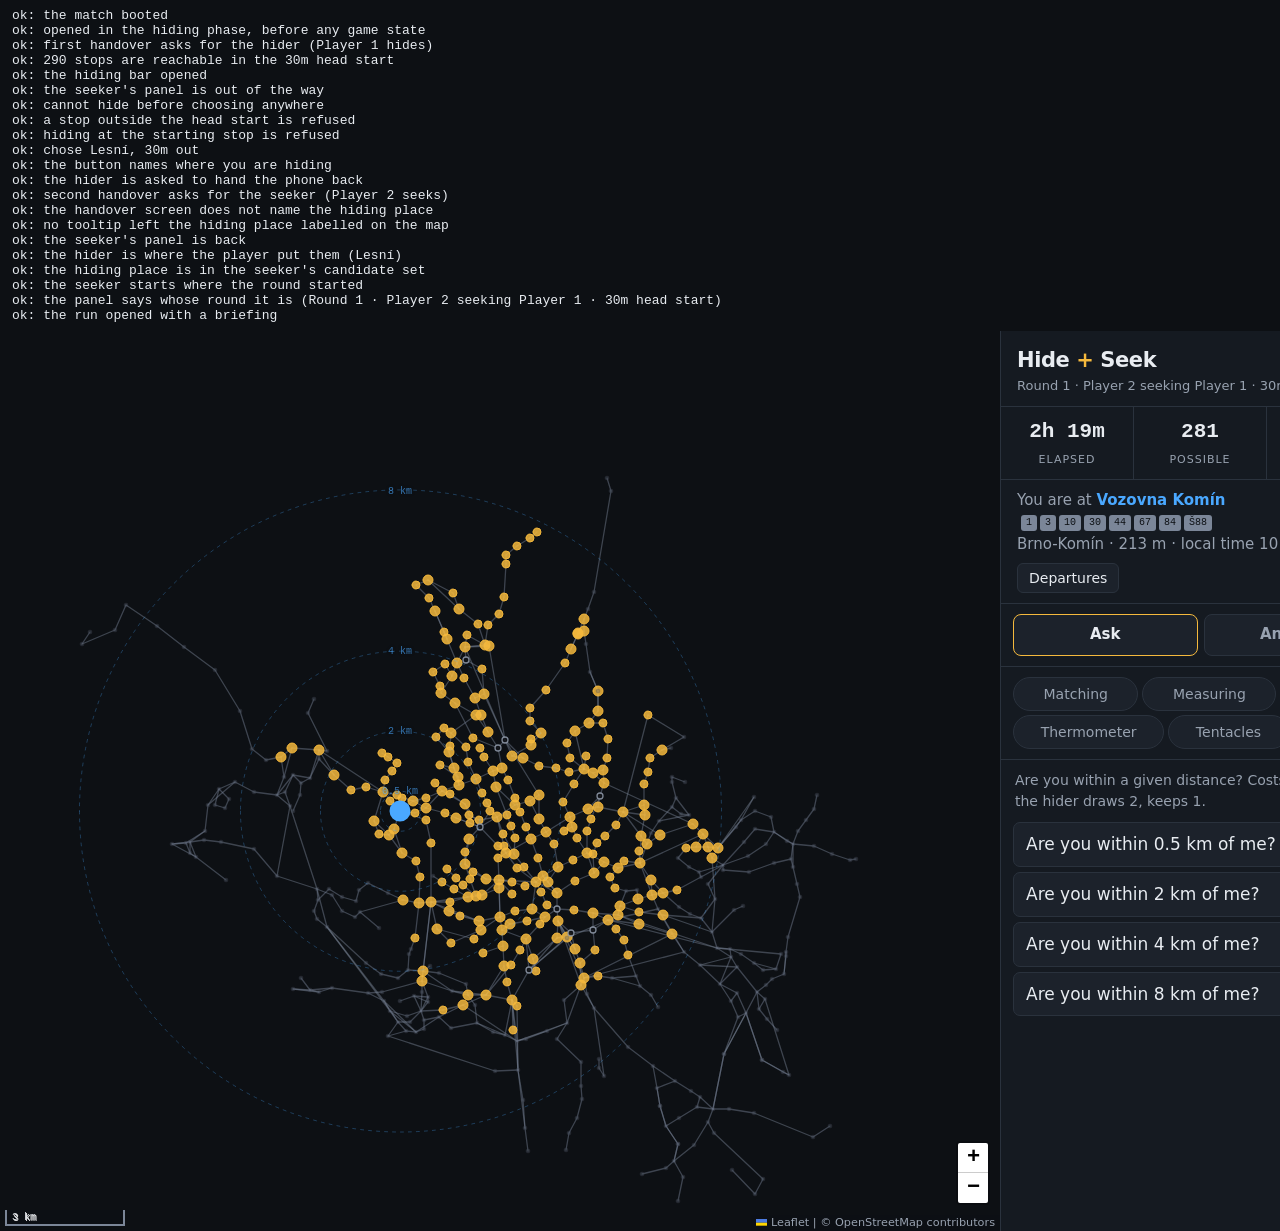
==== tools/2ptest.html @ 288f5b84 "Hide + Seek: the browser game, ready to install on a phone Adds the two things that were missing for" ====
<!doctype html>
<html lang="en">
<head><meta charset="utf-8"><title>2ptest</title>
<style>body{margin:0;background:#0d1014;color:#e8ecf1;font:13px system-ui}
iframe{width:1400px;height:900px;border:0;display:block}
#out{padding:8px 12px;white-space:pre-wrap;font-family:monospace}</style>
</head>
<body>
<div id="out">driving…</div>
<iframe id="f"></iframe>
<script>
// Drives a whole pass-and-play match through the real screens: the handover,
// the hiding phase, the run, the standings, and the handover into round two.
//
// The things worth asserting are the ones that make it a *match* rather than
// two unrelated runs: that the hider ends up where the person put them, that
// the seeker is told nothing they should not be, and that round two starts
// where round one ended.
const out = document.getElementById("out");
const lines = [];
const log = (s) => { lines.push(s); out.textContent = lines.join("\n"); console.log(s); };
let bad = 0;
const check = (cond, what) => { if (!cond) { bad++; log("FAIL: " + what); } else log("ok: " + what); };
const sleep = (ms) => new Promise((r) => setTimeout(r, ms));
const waitFor = async (fn, tries = 80) => {
  for (let i = 0; i < tries; i++) { if (fn()) return true; await sleep(100); }
  return false;
};

/** Curses that open a minigame block everything until they are cleared. */
async function clearChallenges(w, ui, state) {
  let guard = 0;
  const letters = "etaoinshrdlcumwfgypbvkjxqz";
  while (state.challenge && guard++ < 400) {
    const c = state.challenge;
    if (c.type === "hangman") w.__debug.challengeStep(state, letters[guard % 26]);
    else if (c.type === "tumble") w.__debug.challengeStep(state, null);
    else if (c.type === "labyrinth") {
      // Any legal step will do here; the point is only to get out.
      const { w: mw, cells } = c.maze;
      const dirs = [["N", 1], ["E", 2], ["S", 4], ["W", 8]].filter(([, bit]) => cells[c.at] & bit);
      w.__debug.challengeStep(state, dirs[guard % dirs.length][0]);
    } else break;
  }
  ui.refresh();
  await sleep(20);
}

/** Play a round out to the find, through the real travel handler so the
 *  match records the result the way a player's clicks would. */
async function playToTheEnd(w, d) {
  const { state, ui } = w.__debug;
  for (let i = 0; i < 400 && state.status === "playing"; i++) {
    if (state.challenge) { await clearChallenges(w, ui, state); continue; }
    const forced = state.effects.forcedReturn ?? state.effects.mustVisit;
    const goal = forced != null ? forced : (state.candidates[0] ?? state.world.stations[0]).id;
    const next = w.__debug.nextHop(state, goal) ?? goal;
    if (next === state.seekerId && goal !== state.seekerId) break;
    ui.on.travel(state.world.byId.get(next));
    await sleep(0);
  }
  return state;
}

const f = document.getElementById("f");
const MAP = new URLSearchParams(location.search).get("map") || "brno";
f.src = `../index.html?map=${MAP}&seed=11&players=2&go=1`;
f.addEventListener("load", async () => {
  const w = f.contentWindow, d = f.contentDocument;
  const $ = (id) => d.getElementById(id);

  await waitFor(() => w.__debug && !$("handoff").hidden);
  check(!!w.__debug, "the match booted");
  if (!w.__debug) return done();
  w.onerror = (m) => { bad++; log("FAIL: uncaught in game — " + m); };

  // ---- round one: the handover to the hider ----------------------------
  check(w.__debug.phase === "hiding", "opened in the hiding phase, before any game state");
  check(/Player 1 hides/.test($("hotitle").textContent),
        `first handover asks for the hider (${$("hotitle").textContent})`);
  const range = w.__debug.range, start = w.__debug.start;
  check(range.stops.length >= 25,
        `${range.stops.length} stops are reachable in the ${range.minutes}m head start`);
  $("hobtn").click();
  await sleep(120);

  // ---- the hiding phase -------------------------------------------------
  check(!$("hidebar").hidden, "the hiding bar opened");
  check($("app").classList.contains("hiding"), "the seeker's panel is out of the way");
  check($("hbgo").disabled, "cannot hide before choosing anywhere");

  // Somewhere out of reach must be refused rather than silently ignored.
  const far = state_far(w, range);
  if (far) {
    w.__debug.gmap.markers.get(far.id).fire("click");
    await sleep(40);
    check($("hbgo").disabled && /too far/.test($("hbtitle").textContent),
          "a stop outside the head start is refused");
  } else {
    log("ok: the whole map is inside the window, nothing to refuse");
  }

  // The start itself is not a hiding place.
  w.__debug.gmap.markers.get(start.id).fire("click");
  await sleep(40);
  check($("hbgo").disabled, "hiding at the starting stop is refused");

  // Now hide somewhere real: the stop deepest into the head start, which is
  // also the one a person is most likely to want.
  const pick = range.stops.slice().sort(
    (a, b) => range.reach.minutes[b.id] - range.reach.minutes[a.id])[0];
  w.__debug.gmap.markers.get(pick.id).fire("click");
  await sleep(40);
  check(!$("hbgo").disabled, `chose ${pick.name}, ${Math.round(range.reach.minutes[pick.id])}m out`);
  check($("hbgo").textContent.includes(pick.name), "the button names where you are hiding");
  $("hbgo").click();
  // Long enough for Leaflet's 200ms tooltip fade to finish removing the
  // element, or the leak check below reads one that is already on its way out.
  await sleep(400);

  // ---- the handover back ------------------------------------------------
  check(!$("handoff").hidden, "the hider is asked to hand the phone back");
  check(/Player 2 seeks/.test($("hotitle").textContent),
        `second handover asks for the seeker (${$("hotitle").textContent})`);
  check(!$("hotext").textContent.includes(pick.name),
        "the handover screen does not name the hiding place");
  // Leaflet opens a tooltip on click, and on a touch screen nothing closes it
  // again -- so the stop the hider tapped would still be labelled on the map
  // the seeker is handed.
  check([...d.querySelectorAll(".leaflet-tooltip")].every((t) => !t.textContent.includes(pick.name)),
        "no tooltip left the hiding place labelled on the map");
  check($("app").classList.contains("hiding") === false, "the seeker's panel is back");
  $("hobtn").click();
  await waitFor(() => w.__debug.phase === "seeking");

  // ---- round one, played ------------------------------------------------
  const state = w.__debug.state;
  check(state.hider.committed.id === pick.id,
        `the hider is where the player put them (${state.hider.committed.name})`);
  check(state.candidates.some((c) => c.id === pick.id),
        "the hiding place is in the seeker's candidate set");
  check(state.seekerId === start.id, "the seeker starts where the round started");
  check(/Round 1/.test($("mode").textContent), `the panel says whose round it is (${$("mode").textContent})`);
  check(d.querySelectorAll("#log .entry").length > 0, "the run opened with a briefing");

  await playToTheEnd(w, d);
  check(state.status === "found", `round one ended at ${state.hider.committed.name}`);
  await sleep(200);
  const sheet = $("sheet").textContent;
  check(!$("modal").hidden, "the result sheet opened");
  check(/Player 2 found Player 1/.test(sheet), "the sheet says who found whom");
  check(d.querySelectorAll("#sheet .standings .srow").length === 2, "standings list both players");
  const nextBtn = [...d.querySelectorAll("#sheet .btn")].find((b) => /round 2/.test(b.textContent));
  check(!!nextBtn, "the sheet offers the next round");

  // ---- round two --------------------------------------------------------
  const foundAt = state.hider.committed;
  const round1Score = w.__debug.match.results[0];
  check(round1Score && round1Score.hider === "Player 1" && round1Score.total > 0,
        `round one scored ${Math.round(round1Score?.total ?? 0)}m for the hider`);
  nextBtn.click();
  await waitFor(() => w.__debug.phase === "hiding" && !$("handoff").hidden);
  check(w.__debug.match.round === 2, "the match moved to round two");
  check(w.__debug.start.id === foundAt.id,
        `round two starts where round one ended (${w.__debug.start.name})`);
  check(/Player 2 hides/.test($("hotitle").textContent), "the roles swapped");
  check($("modal").hidden, "the result sheet closed behind the handover");

  // And it is playable: hide, hand back, and check the log is round two's.
  $("hobtn").click();
  await sleep(120);
  const pick2 = w.__debug.range.stops[0];
  w.__debug.gmap.markers.get(pick2.id).fire("click");
  await sleep(40);
  $("hbgo").click();
  await sleep(150);
  $("hobtn").click();
  await waitFor(() => w.__debug.phase === "seeking" && w.__debug.state.hiding.startId === foundAt.id);
  const s2 = w.__debug.state;
  check(s2.seekerId === foundAt.id, "round two's seeker starts at the old hiding place");
  check(s2.hider.committed.id === pick2.id, "round two's hider is where player 2 put them");
  check(s2.clock === 0, "round two starts on a fresh clock");
  check(d.querySelectorAll("#log .entry").length < 4, "the panel log was cleared for the new round");
  done();
});

/** A stop the hider could not reach in time, if this map has one. */
function state_far(w, range) {
  const inside = new Set(range.stops.map((s) => s.id));
  return w.__debug.gmap.world.stations.find(
    (s) => !inside.has(s.id) && s.id !== w.__debug.start.id);
}

function done() {
  log(bad ? `\n${bad} FAILURE(S)` : "\ntwo-player match all good");
  document.title = bad ? `FAIL:${bad}` : "PASS";
}
</script>
</body>
</html>
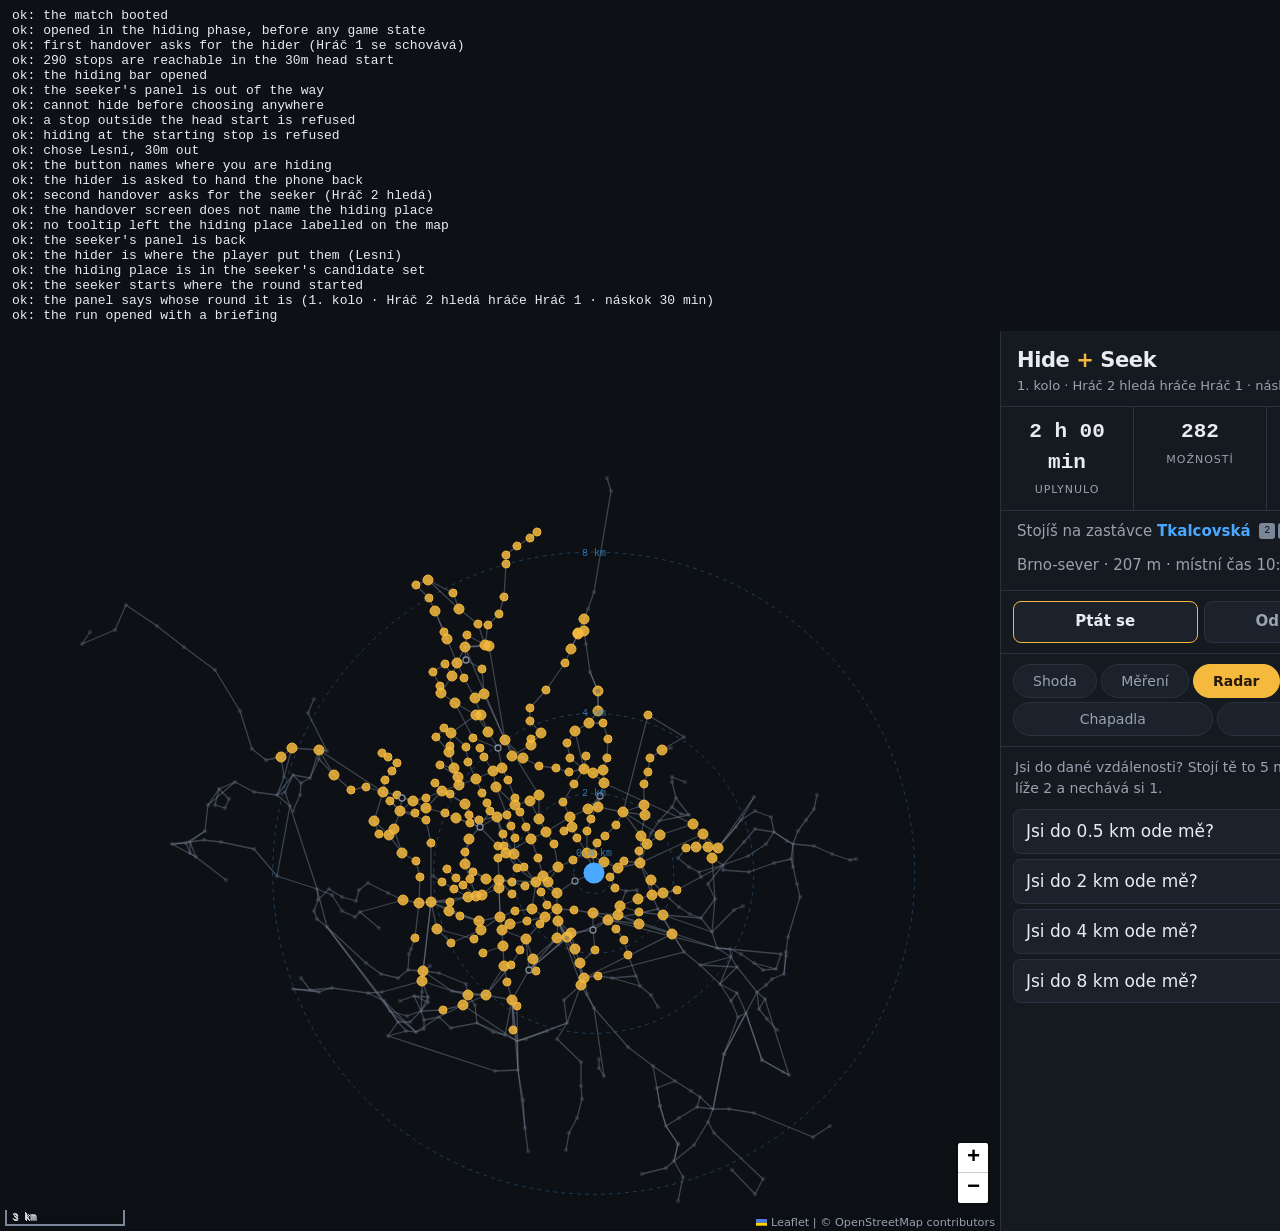
==== commit ac5e50a3: "Czech and English, a game without cards, and one-click journeys Three things from playing it yesterd" ====
--- a/tools/2ptest.html
+++ b/tools/2ptest.html
@@ -8,7 +8,7 @@
 <body>
 <div id="out">driving…</div>
 <iframe id="f"></iframe>
-<script>
+<script type="module">
 // Drives a whole pass-and-play match through the real screens: the handover,
 // the hiding phase, the run, the standings, and the handover into round two.
 //
@@ -16,6 +16,18 @@
 // two unrelated runs: that the hider ends up where the person put them, that
 // the seeker is told nothing they should not be, and that round two starts
 // where round one ended.
+//
+// The screens are read through the dictionary, not through English literals:
+// what the handover says depends on the language, and the assertion has to
+// depend on it the same way or it only ever tests one of the two.
+import { t, setLang } from "../js/i18n.js";
+
+const params = new URLSearchParams(location.search);
+const LANG = params.get("lang") || "cs";
+setLang(LANG);
+// No names are typed in, so both players are whatever the language calls them.
+const P1 = t("start.p1"), P2 = t("start.p2");
+
 const out = document.getElementById("out");
 const lines = [];
 const log = (s) => { lines.push(s); out.textContent = lines.join("\n"); console.log(s); };
@@ -54,17 +66,16 @@
     if (state.challenge) { await clearChallenges(w, ui, state); continue; }
     const forced = state.effects.forcedReturn ?? state.effects.mustVisit;
     const goal = forced != null ? forced : (state.candidates[0] ?? state.world.stations[0]).id;
-    const next = w.__debug.nextHop(state, goal) ?? goal;
-    if (next === state.seekerId && goal !== state.seekerId) break;
-    ui.on.travel(state.world.byId.get(next));
+    if (goal === state.seekerId) break;
+    ui.on.travel(state.world.byId.get(goal));
     await sleep(0);
   }
   return state;
 }
 
 const f = document.getElementById("f");
-const MAP = new URLSearchParams(location.search).get("map") || "brno";
-f.src = `../index.html?map=${MAP}&seed=11&players=2&go=1`;
+const MAP = params.get("map") || "brno";
+f.src = `../index.html?map=${MAP}&seed=11&players=2&lang=${LANG}&go=1`;
 f.addEventListener("load", async () => {
   const w = f.contentWindow, d = f.contentDocument;
   const $ = (id) => d.getElementById(id);
@@ -76,7 +87,7 @@
 
   // ---- round one: the handover to the hider ----------------------------
   check(w.__debug.phase === "hiding", "opened in the hiding phase, before any game state");
-  check(/Player 1 hides/.test($("hotitle").textContent),
+  check($("hotitle").textContent === t("ho.hides", { name: P1 }),
         `first handover asks for the hider (${$("hotitle").textContent})`);
   const range = w.__debug.range, start = w.__debug.start;
   check(range.stops.length >= 25,
@@ -94,7 +105,8 @@
   if (far) {
     w.__debug.gmap.markers.get(far.id).fire("click");
     await sleep(40);
-    check($("hbgo").disabled && /too far/.test($("hbtitle").textContent),
+    check($("hbgo").disabled &&
+          $("hbtitle").textContent === t("hb.tooFarTitle", { name: far.name }),
           "a stop outside the head start is refused");
   } else {
     log("ok: the whole map is inside the window, nothing to refuse");
@@ -120,14 +132,14 @@
 
   // ---- the handover back ------------------------------------------------
   check(!$("handoff").hidden, "the hider is asked to hand the phone back");
-  check(/Player 2 seeks/.test($("hotitle").textContent),
+  check($("hotitle").textContent === t("ho.seeks", { name: P2 }),
         `second handover asks for the seeker (${$("hotitle").textContent})`);
   check(!$("hotext").textContent.includes(pick.name),
         "the handover screen does not name the hiding place");
   // Leaflet opens a tooltip on click, and on a touch screen nothing closes it
   // again -- so the stop the hider tapped would still be labelled on the map
   // the seeker is handed.
-  check([...d.querySelectorAll(".leaflet-tooltip")].every((t) => !t.textContent.includes(pick.name)),
+  check([...d.querySelectorAll(".leaflet-tooltip")].every((el) => !el.textContent.includes(pick.name)),
         "no tooltip left the hiding place labelled on the map");
   check($("app").classList.contains("hiding") === false, "the seeker's panel is back");
   $("hobtn").click();
@@ -140,7 +152,8 @@
   check(state.candidates.some((c) => c.id === pick.id),
         "the hiding place is in the seeker's candidate set");
   check(state.seekerId === start.id, "the seeker starts where the round started");
-  check(/Round 1/.test($("mode").textContent), `the panel says whose round it is (${$("mode").textContent})`);
+  check($("mode").textContent.includes(P1) && $("mode").textContent.includes(P2),
+        `the panel says whose round it is (${$("mode").textContent})`);
   check(d.querySelectorAll("#log .entry").length > 0, "the run opened with a briefing");
 
   await playToTheEnd(w, d);
@@ -148,22 +161,25 @@
   await sleep(200);
   const sheet = $("sheet").textContent;
   check(!$("modal").hidden, "the result sheet opened");
-  check(/Player 2 found Player 1/.test(sheet), "the sheet says who found whom");
+  check(sheet.includes(t("res.matchTitle",
+          { seeker: P2, hider: P1, name: state.hider.committed.name })),
+        "the sheet says who found whom");
   check(d.querySelectorAll("#sheet .standings .srow").length === 2, "standings list both players");
-  const nextBtn = [...d.querySelectorAll("#sheet .btn")].find((b) => /round 2/.test(b.textContent));
+  const nextBtn = [...d.querySelectorAll("#sheet .btn")]
+    .find((b) => b.textContent === t("res.next", { name: P2, n: 2 }));
   check(!!nextBtn, "the sheet offers the next round");
 
   // ---- round two --------------------------------------------------------
   const foundAt = state.hider.committed;
   const round1Score = w.__debug.match.results[0];
-  check(round1Score && round1Score.hider === "Player 1" && round1Score.total > 0,
+  check(round1Score && round1Score.hider === P1 && round1Score.total > 0,
         `round one scored ${Math.round(round1Score?.total ?? 0)}m for the hider`);
   nextBtn.click();
   await waitFor(() => w.__debug.phase === "hiding" && !$("handoff").hidden);
   check(w.__debug.match.round === 2, "the match moved to round two");
   check(w.__debug.start.id === foundAt.id,
         `round two starts where round one ended (${w.__debug.start.name})`);
-  check(/Player 2 hides/.test($("hotitle").textContent), "the roles swapped");
+  check($("hotitle").textContent === t("ho.hides", { name: P2 }), "the roles swapped");
   check($("modal").hidden, "the result sheet closed behind the handover");
 
   // And it is playable: hide, hand back, and check the log is round two's.
